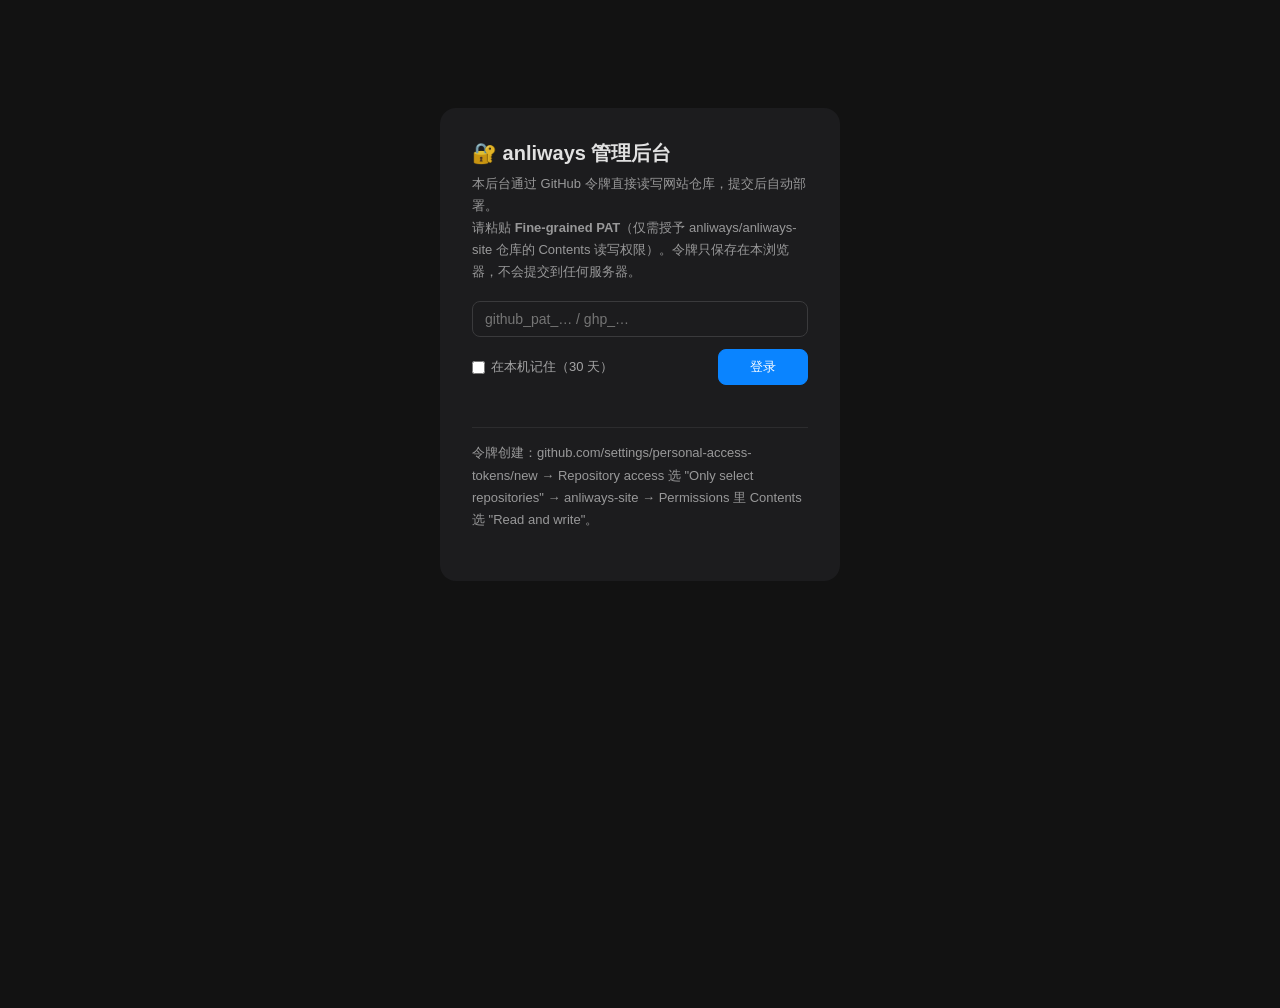
==== admin/index.html @ 15dd38e9 "feat(admin): add GitHub-backed admin console at /admin/ (projects & blog management, PAT auth, noind" ====
<!DOCTYPE html>
<html lang="zh-CN">
<head>
<meta charset="UTF-8">
<meta name="viewport" content="width=device-width, initial-scale=1.0">
<meta name="robots" content="noindex, nofollow">
<title>管理后台 · anliways</title>
<style>
* { margin:0; padding:0; box-sizing:border-box; }
body { background:#121212; color:rgba(255,255,255,.87); font-family:-apple-system,BlinkMacSystemFont,"Segoe UI",Roboto,"PingFang SC","Microsoft YaHei",sans-serif; min-height:100vh; }
a { color:#7ab8ff; }
button { font-family:inherit; cursor:pointer; }
.btn { background:#2c2c2e; color:#fff; border:1px solid #3a3a3c; border-radius:8px; padding:8px 16px; font-size:13px; }
.btn:hover { background:#3a3a3c; }
.btn-primary { background:#0a84ff; border-color:#0a84ff; }
.btn-primary:hover { background:#2f95ff; }
.btn-danger { background:transparent; border-color:#ff453a; color:#ff453a; }
.btn-danger:hover { background:rgba(255,69,58,.12); }
.btn-sm { padding:4px 10px; font-size:12px; }
input, textarea, select { background:#1c1c1e; border:1px solid #3a3a3c; color:#fff; border-radius:8px; padding:9px 12px; font-size:14px; width:100%; font-family:inherit; }
textarea.code { font-family:ui-monospace,SFMono-Regular,Menlo,monospace; font-size:13px; line-height:1.6; min-height:320px; resize:vertical; white-space:pre; }
input:focus, textarea:focus { outline:none; border-color:#0a84ff; }
label { display:block; font-size:12px; color:rgba(255,255,255,.5); margin:12px 0 5px; }

/* 登录 */
#login-view { max-width:400px; margin:12vh auto; padding:32px; background:#1c1c1e; border-radius:16px; }
#login-view h1 { font-size:20px; margin-bottom:6px; }
#login-view p.hint { font-size:13px; color:rgba(255,255,255,.55); line-height:1.7; margin-bottom:18px; }
.login-error { color:#ff453a; font-size:13px; margin-top:10px; min-height:18px; }

/* 主界面 */
#app-view { max-width:1080px; margin:0 auto; padding:24px 20px 60px; }
.topbar { display:flex; justify-content:space-between; align-items:center; margin-bottom:20px; }
.topbar h1 { font-size:18px; }
.topbar .who { font-size:12px; color:rgba(255,255,255,.45); margin-left:10px; }
.tabs { display:flex; gap:8px; margin-bottom:20px; border-bottom:1px solid #2c2c2e; padding-bottom:12px; }
.tab { background:none; border:none; color:rgba(255,255,255,.5); font-size:14px; padding:6px 14px; border-radius:8px; }
.tab.active { background:#2c2c2e; color:#fff; }
.list-item { display:flex; justify-content:space-between; align-items:center; background:#1c1c1e; border:1px solid #2c2c2e; border-radius:12px; padding:14px 16px; margin-bottom:10px; }
.list-item .t { font-size:14px; font-weight:600; }
.list-item .s { font-size:12px; color:rgba(255,255,255,.45); margin-top:3px; }
.list-item .ops { display:flex; gap:6px; flex-shrink:0; margin-left:12px; }
.panel { background:#1c1c1e; border:1px solid #2c2c2e; border-radius:16px; padding:22px; margin-bottom:16px; }
.panel h2 { font-size:16px; margin-bottom:4px; }
.panel .sub { font-size:12px; color:rgba(255,255,255,.45); margin-bottom:8px; }
.row2 { display:grid; grid-template-columns:1fr 1fr; gap:0 14px; }
.subitem-card { background:#121212; border:1px solid #2c2c2e; border-radius:10px; padding:14px; margin-top:10px; position:relative; }
.subitem-card .del { position:absolute; top:10px; right:10px; }
.form-ops { display:flex; gap:10px; margin-top:18px; }
.hidden { display:none !important; }
#toast { position:fixed; bottom:24px; left:50%; transform:translateX(-50%); background:#2c2c2e; border:1px solid #3a3a3c; padding:10px 20px; border-radius:10px; font-size:13px; display:none; max-width:80vw; }
#toast.err { border-color:#ff453a; color:#ff453a; }
.status-line { font-size:12px; color:rgba(255,255,255,.45); margin:8px 0; min-height:16px; }
@media (max-width:640px){ .row2 { grid-template-columns:1fr; } }
</style>
</head>
<body>

<!-- 登录视图 -->
<div id="login-view">
  <h1>🔐 anliways 管理后台</h1>
  <p class="hint">本后台通过 GitHub 令牌直接读写网站仓库，提交后自动部署。<br>
  请粘贴 <b>Fine-grained PAT</b>（仅需授予 anliways/anliways-site 仓库的 Contents 读写权限）。令牌只保存在本浏览器，不会提交到任何服务器。</p>
  <input type="password" id="token-input" placeholder="github_pat_… / ghp_…" autocomplete="off">
  <div style="display:flex;justify-content:space-between;align-items:center;margin-top:12px;">
    <label style="margin:0;display:flex;align-items:center;gap:6px;font-size:13px;color:rgba(255,255,255,.6);">
      <input type="checkbox" id="remember-cb" style="width:auto;"> 在本机记住（30 天）
    </label>
    <button class="btn btn-primary" id="login-btn" style="min-width:90px;">登录</button>
  </div>
  <div class="login-error" id="login-error"></div>
  <p class="hint" style="margin-top:14px;border-top:1px solid #2c2c2e;padding-top:14px;">
    令牌创建：github.com/settings/personal-access-tokens/new → Repository access 选 "Only select repositories" → anliways-site → Permissions 里 Contents 选 "Read and write"。
  </p>
</div>

<!-- 主视图 -->
<div id="app-view" class="hidden">
  <div class="topbar">
    <h1>管理后台<span class="who" id="whoami"></span></h1>
    <div>
      <a href="/" target="_blank" style="font-size:13px;margin-right:10px;">查看网站 ↗</a>
      <button class="btn btn-sm" id="logout-btn">退出</button>
    </div>
  </div>
  <div class="tabs">
    <button class="tab active" data-tab="projects">项目管理</button>
    <button class="tab" data-tab="blog">博客管理</button>
  </div>

  <!-- 项目模块 -->
  <div id="tab-projects">
    <div id="projects-list"></div>
    <button class="btn btn-primary" id="add-project-btn">＋ 新增项目</button>

    <div id="project-form" class="panel hidden" style="margin-top:16px;">
      <h2 id="pf-title">编辑项目</h2><div class="sub">必填：ID（小写英文/数字/连字符）、中文标题、图标类名</div>
      <div class="row2">
        <div><label>项目 ID（英文，唯一）</label><input id="pf-id"></div>
        <div><label>图标类名（remixicon，如 ri-article-line）</label><input id="pf-icon"></div>
        <div><label>标题（中文）</label><input id="pf-title-zh"></div>
        <div><label>标题（英文）</label><input id="pf-title-en"></div>
      </div>
      <label>描述（中文）</label><textarea id="pf-desc-zh" rows="2"></textarea>
      <label>描述（英文）</label><textarea id="pf-desc-en" rows="2"></textarea>
      <div class="status-line" id="pf-status"></div>
      <h2 style="font-size:14px;margin-top:14px;">子项 / 直达入口</h2>
      <div id="pf-subitems"></div>
      <button class="btn btn-sm" id="pf-add-sub">＋ 添加子项</button>
      <div class="form-ops">
        <button class="btn btn-primary" id="pf-save">保存并发布</button>
        <button class="btn" id="pf-cancel">取消</button>
      </div>
    </div>
  </div>

  <!-- 博客模块 -->
  <div id="tab-blog" class="hidden">
    <div id="posts-list"></div>
    <button class="btn btn-primary" id="add-post-btn">＋ 写新文章</button>

    <div id="post-form" class="panel hidden" style="margin-top:16px;">
      <h2 id="ptf-title">新文章</h2>
      <div class="sub">发布时将同步写入 posts.json 与 posts/&lt;id&gt;.md，通过 CI 校验后自动更新 RSS</div>
      <div class="row2">
        <div><label>文章 ID（英文，唯一，决定链接）</label><input id="ptf-id" placeholder="my-new-post"></div>
        <div><label>作者</label><input id="ptf-author" value="anliways"></div>
        <div><label>标题</label><input id="ptf-title-input"></div>
        <div><label>日期</label><input id="ptf-date"></div>
      </div>
      <label>摘要（可选，显示在列表中）</label><textarea id="ptf-summary" rows="2"></textarea>
      <label>正文 Markdown</label><textarea id="ptf-body" class="code" placeholder="### 标题&#10;&#10;正文支持 **Markdown** 语法…"></textarea>
      <div class="status-line" id="ptf-status"></div>
      <div class="form-ops">
        <button class="btn btn-primary" id="ptf-save">保存并发布</button>
        <button class="btn" id="ptf-cancel">取消</button>
      </div>
    </div>
  </div>
</div>

<div id="toast"></div>

<script>
'use strict';
const REPO = 'Anliways/anliways-site';
const BRANCH = 'main';
const TOKEN_KEY = 'anliways_admin_token';
let token = sessionStorage.getItem(TOKEN_KEY) || '';
let projects = [], posts = [];

/* ---------- 基础设施 ---------- */
const $ = id => document.getElementById(id);
function toast(msg, isErr) {
  const t = $('toast');
  t.textContent = msg; t.className = isErr ? 'err' : ''; t.style.display = 'block';
  clearTimeout(t._tm); t._tm = setTimeout(() => t.style.display = 'none', 3500);
}
async function gh(path, opts = {}) {
  const res = await fetch('https://api.github.com' + path, {
    ...opts,
    headers: {
      'Authorization': 'Bearer ' + token,
      'Accept': 'application/vnd.github+json',
      'Content-Type': 'application/json',
      ...(opts.headers || {})
    }
  });
  if (res.status === 401) throw new Error('令牌无效或已过期（401）');
  if (res.status === 403) throw new Error('权限不足或触发 GitHub 限流（403），请检查令牌的 Contents 读写权限');
  if (!res.ok) throw new Error('GitHub API 错误 ' + res.status + '：' + path);
  return res.json();
}
const b64decode = s => decodeURIComponent(escape(atob(s.replace(/\n/g, ''))));
const b64encode = s => btoa(unescape(encodeURIComponent(s)));

/* 原子化多文件提交：blob → tree → commit → 更新分支引用 */
async function commitFiles(files, message) {
  const ref = await gh(`/repos/${REPO}/git/ref/heads/${BRANCH}`);
  const baseSha = ref.object.sha;
  const baseCommit = await gh(`/repos/${REPO}/git/commits/${baseSha}`);
  const tree = [];
  for (const f of files) {
    if (f.content === null) { tree.push({ path: f.path, mode: '100644', type: 'blob', sha: null }); continue; }
    const blob = await gh(`/repos/${REPO}/git/blobs`, { method: 'POST', body: JSON.stringify({ content: f.content, encoding: 'utf-8' }) });
    tree.push({ path: f.path, mode: '100644', type: 'blob', sha: blob.sha });
  }
  const newTree = await gh(`/repos/${REPO}/git/trees`, { method: 'POST', body: JSON.stringify({ base_tree: baseCommit.tree.sha, tree }) });
  const commit = await gh(`/repos/${REPO}/git/commits`, { method: 'POST', body: JSON.stringify({ message, tree: newTree.sha, parents: [baseSha] }) });
  await gh(`/repos/${REPO}/git/refs/heads/${BRANCH}`, { method: 'PATCH', body: JSON.stringify({ sha: commit.sha, force: false }) });
  return commit.sha;
}

/* ---------- 登录 ---------- */
async function tryLogin(tk, silent) {
  token = tk.trim();
  if (!token) { if (!silent) $('login-error').textContent = '请输入令牌'; return false; }
  try {
    const me = await gh('/user');
    await gh('/repos/' + REPO); // 校验仓库访问权限
    sessionStorage.setItem(TOKEN_KEY, token);
    if ($('remember-cb').checked) localStorage.setItem(TOKEN_KEY, token);
    enterApp(me.login || 'github-user');
    return true;
  } catch (e) {
    if (silent) { localStorage.removeItem(TOKEN_KEY); sessionStorage.removeItem(TOKEN_KEY); }
    if (!silent) $('login-error').textContent = e.message;
    else $('login-error').textContent = '记住的令牌已失效，请重新输入';
    return false;
  }
}
function enterApp(login) {
  $('login-view').classList.add('hidden');
  $('app-view').classList.remove('hidden');
  $('whoami').textContent = '· ' + login;
  loadAll();
}
async function loadAll() {
  try {
    const [pj, ps] = await Promise.all([
      gh(`/repos/${REPO}/contents/projects.json?ref=${BRANCH}`),
      gh(`/repos/${REPO}/contents/posts.json?ref=${BRANCH}`)
    ]);
    projects = JSON.parse(b64decode(pj.content));
    posts = JSON.parse(b64decode(ps.content));
    renderProjects(); renderPosts();
  } catch (e) { toast('加载数据失败：' + e.message, true); }
}

/* ---------- 标签页 ---------- */
document.querySelectorAll('.tab').forEach(t => t.onclick = () => {
  document.querySelectorAll('.tab').forEach(x => x.classList.remove('active'));
  t.classList.add('active');
  $('tab-projects').classList.toggle('hidden', t.dataset.tab !== 'projects');
  $('tab-blog').classList.toggle('hidden', t.dataset.tab !== 'blog');
});

/* ---------- 项目管理 ---------- */
function renderProjects() {
  const box = $('projects-list');
  box.innerHTML = projects.map((p, i) => `
    <div class="list-item">
      <div><div class="t">${esc(p.title_zh)} <span style="color:rgba(255,255,255,.35);font-weight:400;">${esc(p.title_en || '')}</span></div>
      <div class="s">${esc(p.id)} · ${(p.subItems || []).length} 个子项</div></div>
      <div class="ops">
        <button class="btn btn-sm" data-edit="${i}">编辑</button>
        <button class="btn btn-sm btn-danger" data-del="${i}">删除</button>
      </div>
    </div>`).join('') || '<p style="color:rgba(255,255,255,.4);font-size:13px;">暂无项目</p>';
  box.querySelectorAll('[data-edit]').forEach(b => b.onclick = () => openProjectForm(+b.dataset.edit));
  box.querySelectorAll('[data-del]').forEach(b => b.onclick = () => deleteProject(+b.dataset.del));
}
let pfEditIdx = -1;
function subItemCard(s = {}) {
  const div = document.createElement('div');
  div.className = 'subitem-card';
  div.innerHTML = `
    <button class="btn btn-sm btn-danger del">删除</button>
    <div class="row2">
      <div><label>子项标题（中文）</label><input class="si-tz" value="${esc(s.title_zh || '')}"></div>
      <div><label>子项标题（英文）</label><input class="si-te" value="${esc(s.title_en || '')}"></div>
      <div><label>子项描述（中文）</label><input class="si-dz" value="${esc(s.desc_zh || '')}"></div>
      <div><label>子项描述（英文）</label><input class="si-de" value="${esc(s.desc_en || '')}"></div>
      <div><label>图标类名</label><input class="si-icon" value="${esc(s.icon || '')}"></div>
      <div><label>链接</label><input class="si-link" value="${esc(s.link || '')}"></div>
    </div>`;
  div.querySelector('.del').onclick = () => div.remove();
  return div;
}
function openProjectForm(idx) {
  pfEditIdx = idx;
  const p = idx >= 0 ? projects[idx] : { id: '', title_zh: '', title_en: '', icon: '', desc_zh: '', desc_en: '', subItems: [] };
  $('pf-title').textContent = idx >= 0 ? '编辑项目：' + p.title_zh : '新增项目';
  $('pf-id').value = p.id; $('pf-id').readOnly = idx >= 0;
  $('pf-icon').value = p.icon || '';
  $('pf-title-zh').value = p.title_zh || ''; $('pf-title-en').value = p.title_en || '';
  $('pf-desc-zh').value = p.desc_zh || ''; $('pf-desc-en').value = p.desc_en || '';
  const sub = $('pf-subitems'); sub.innerHTML = '';
  (p.subItems || []).forEach(s => sub.appendChild(subItemCard(s)));
  $('pf-status').textContent = '';
  $('project-form').classList.remove('hidden');
  $('project-form').scrollIntoView({ behavior: 'smooth' });
}
$('pf-add-sub').onclick = () => $('pf-subitems').appendChild(subItemCard());
$('add-project-btn').onclick = () => openProjectForm(-1);
$('pf-cancel').onclick = () => $('project-form').classList.add('hidden');
$('pf-save').onclick = async () => {
  const id = $('pf-id').value.trim();
  if (!/^[a-z0-9][a-z0-9-]*$/.test(id)) return $('pf-status').textContent = 'ID 仅限小写英文、数字、连字符';
  if (!$('pf-title-zh').value.trim()) return $('pf-status').textContent = '中文标题必填';
  if (!$('pf-icon').value.trim()) return $('pf-status').textContent = '图标类名必填（如 ri-article-line）';
  if (pfEditIdx < 0 && projects.some(p => p.id === id)) return $('pf-status').textContent = 'ID 已存在';
  const subItems = [...$('pf-subitems').children].map(c => {
    const g = k => c.querySelector('.' + k).value.trim();
    const s = { title_zh: g('si-tz'), title_en: g('si-te'), desc_zh: g('si-dz'), desc_en: g('si-de'), icon: g('si-icon'), link: g('si-link') };
    return Object.fromEntries(Object.entries(s).filter(([, v]) => v));
  });
  const item = { id, title_zh: $('pf-title-zh').value.trim(), title_en: $('pf-title-en').value.trim(), icon: $('pf-icon').value.trim(), desc_zh: $('pf-desc-zh').value.trim(), desc_en: $('pf-desc-en').value.trim(), subItems };
  if (pfEditIdx >= 0) projects[pfEditIdx] = item; else projects.push(item);
  $('pf-status').textContent = '正在提交…';
  try {
    await commitFiles(
      [{ path: 'projects.json', content: JSON.stringify(projects, null, 2) + '\n' }],
      (pfEditIdx >= 0 ? 'chore(admin): 更新项目 ' : 'feat(admin): 新增项目 ') + id);
    toast('✅ 已提交，Vercel 部署约 1 分钟后生效');
    $('project-form').classList.add('hidden');
    renderProjects();
  } catch (e) {
    loadAll().then(() => $('project-form').classList.add('hidden')); // 以仓库数据为准回滚本地状态
    $('pf-status').textContent = '提交失败：' + e.message;
  }
};
async function deleteProject(idx) {
  const p = projects[idx];
  if (!confirm('确定删除项目「' + p.title_zh + '」？将直接发布到线上。')) return;
  projects.splice(idx, 1);
  try {
    await commitFiles([{ path: 'projects.json', content: JSON.stringify(projects, null, 2) + '\n' }], 'chore(admin): 删除项目 ' + p.id);
    toast('✅ 已删除并提交'); renderProjects();
  } catch (e) { projects.splice(idx, 0, p); toast('删除失败：' + e.message, true); }
}

/* ---------- 博客管理 ---------- */
const ID_RE = /^[a-z0-9][a-z0-9-]*$/;
const esc = s => String(s || '').replace(/[&<>"']/g, c => ({ '&': '&amp;', '<': '&lt;', '>': '&gt;', '"': '&quot;', "'": '&#39;' }[c]));
function zhDate() { const d = new Date(); return d.getFullYear() + '年' + (d.getMonth() + 1) + '月' + d.getDate() + '日'; }
function renderPosts() {
  const box = $('posts-list');
  box.innerHTML = posts.map((p, i) => `
    <div class="list-item">
      <div><div class="t">${esc(p.title)}</div>
      <div class="s">${esc(p.id)} · ${esc(p.date || '')}${p.summary ? ' · ' + esc(p.summary) : ''}</div></div>
      <div class="ops">
        <button class="btn btn-sm" data-editp="${i}">编辑</button>
        <button class="btn btn-sm btn-danger" data-delp="${i}">删除</button>
      </div>
    </div>`).join('') || '<p style="color:rgba(255,255,255,.4);font-size:13px;">暂无文章</p>';
  box.querySelectorAll('[data-editp]').forEach(b => b.onclick = () => openPostForm(+b.dataset.editp));
  box.querySelectorAll('[data-delp]').forEach(b => b.onclick = () => deletePost(+b.dataset.delp));
}
let pfEditPost = null;
async function openPostForm(idx) {
  pfEditPost = idx >= 0 ? posts[idx].id : null;
  $('ptf-title').textContent = idx >= 0 ? '编辑文章：' + posts[idx].title : '新文章';
  if (idx >= 0) {
    const p = posts[idx];
    $('ptf-id').value = p.id; $('ptf-id').readOnly = true;
    $('ptf-title-input').value = p.title || ''; $('ptf-author').value = p.author || 'anliways';
    $('ptf-date').value = p.date || ''; $('ptf-summary').value = p.summary || '';
    $('ptf-status').textContent = '正在加载正文…';
    try {
      const md = await gh(`/repos/${REPO}/contents/posts/${p.id}.md?ref=${BRANCH}`);
      $('ptf-body').value = b64decode(md.content);
      $('ptf-status').textContent = '';
    } catch (e) { $('ptf-status').textContent = '正文加载失败：' + e.message; }
  } else {
    $('ptf-id').value = ''; $('ptf-id').readOnly = false;
    $('ptf-title-input').value = ''; $('ptf-author').value = 'anliways';
    $('ptf-date').value = zhDate(); $('ptf-summary').value = ''; $('ptf-body').value = '';
    $('ptf-status').textContent = '';
  }
  $('post-form').classList.remove('hidden');
  $('post-form').scrollIntoView({ behavior: 'smooth' });
}
$('add-post-btn').onclick = () => openPostForm(-1);
$('ptf-cancel').onclick = () => $('post-form').classList.add('hidden');
$('ptf-save').onclick = async () => {
  const id = $('ptf-id').value.trim();
  const title = $('ptf-title-input').value.trim();
  if (!ID_RE.test(id)) return $('ptf-status').textContent = 'ID 仅限小写英文、数字、连字符';
  if (!title) return $('ptf-status').textContent = '标题必填';
  if (!$('ptf-body').value.trim()) return $('ptf-status').textContent = '正文不能为空';
  const isNew = !pfEditPost;
  if (isNew && posts.some(p => p.id === id)) return $('ptf-status').textContent = 'ID 已存在';
  const entry = { id, title, date: $('ptf-date').value.trim() || zhDate(), author: $('ptf-author').value.trim() || 'anliways' };
  const summary = $('ptf-summary').value.trim();
  if (summary) entry.summary = summary;
  const nextPosts = posts.filter(p => p.id !== id).concat([entry]);
  // CI 校验规则：posts.json 与 posts/ 目录必须一一对应
  const files = [{ path: 'posts.json', content: JSON.stringify(nextPosts, null, 2) + '\n' }, { path: `posts/${id}.md`, content: $('ptf-body').value }];
  $('ptf-status').textContent = '正在提交…';
  try {
    await commitFiles(files, (isNew ? 'post(admin): 发布文章 ' : 'post(admin): 更新文章 ') + id);
    posts = nextPosts;
    toast('✅ 已提交，部署与 RSS 更新约 1-2 分钟');
    $('post-form').classList.add('hidden');
    renderPosts();
  } catch (e) { $('ptf-status').textContent = '提交失败：' + e.message; }
};
async function deletePost(idx) {
  const p = posts[idx];
  if (!confirm('确定删除文章「' + p.title + '」？将同时删除 Markdown 文件并发布。')) return;
  const nextPosts = posts.filter((_, i) => i !== idx);
  try {
    await commitFiles([
      { path: 'posts.json', content: JSON.stringify(nextPosts, null, 2) + '\n' },
      { path: `posts/${p.id}.md`, content: null }
    ], 'post(admin): 删除文章 ' + p.id);
    posts = nextPosts;
    toast('✅ 已删除并提交'); renderPosts();
  } catch (e) { toast('删除失败：' + e.message, true); }
}

/* ---------- 事件绑定 ---------- */
$('login-btn').onclick = () => tryLogin($('token-input').value, false);
$('token-input').addEventListener('keydown', e => { if (e.key === 'Enter') tryLogin($('token-input').value, false); });
$('logout-btn').onclick = () => { sessionStorage.removeItem(TOKEN_KEY); localStorage.removeItem(TOKEN_KEY); location.reload(); };

/* 启动：优先使用已记住的令牌静默登录 */
(function () {
  const saved = localStorage.getItem(TOKEN_KEY);
  if (saved) { $('token-input').value = saved; $('remember-cb').checked = true; tryLogin(saved, true); }
})();
</script>
</body>
</html>
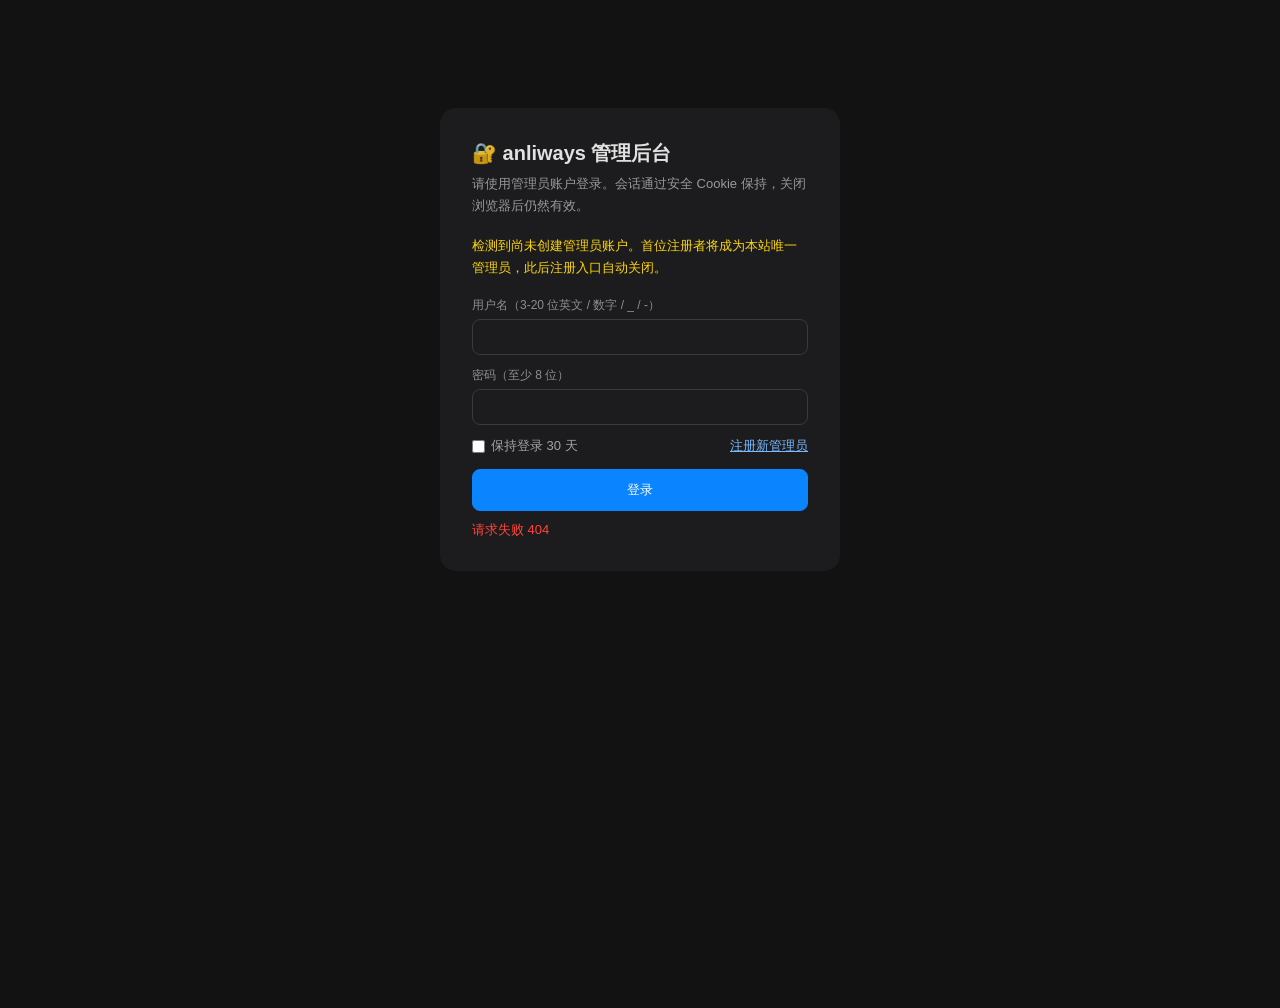
==== commit b9c7d976: "feat(admin): replace GitHub PAT login with username/password auth via serverless API (/api/auth, /ap" ====
--- a/admin/index.html
+++ b/admin/index.html
@@ -27,6 +27,10 @@
 #login-view h1 { font-size:20px; margin-bottom:6px; }
 #login-view p.hint { font-size:13px; color:rgba(255,255,255,.55); line-height:1.7; margin-bottom:18px; }
 .login-error { color:#ff453a; font-size:13px; margin-top:10px; min-height:18px; }
+.mode-switch { font-size:13px; color:#7ab8ff; background:none; border:none; padding:0; text-decoration:underline; }
+.check-row { display:flex; justify-content:space-between; align-items:center; margin-top:12px; }
+.check-row label { margin:0; display:flex; align-items:center; gap:6px; font-size:13px; color:rgba(255,255,255,.6); }
+.check-row input { width:auto; }
 
 /* 主界面 */
 #app-view { max-width:1080px; margin:0 auto; padding:24px 20px 60px; }
@@ -56,22 +60,28 @@
 </head>
 <body>
 
-<!-- 登录视图 -->
+<!-- 登录 / 注册视图 -->
 <div id="login-view">
-  <h1>🔐 anliways 管理后台</h1>
-  <p class="hint">本后台通过 GitHub 令牌直接读写网站仓库，提交后自动部署。<br>
-  请粘贴 <b>Fine-grained PAT</b>（仅需授予 anliways/anliways-site 仓库的 Contents 读写权限）。令牌只保存在本浏览器，不会提交到任何服务器。</p>
-  <input type="password" id="token-input" placeholder="github_pat_… / ghp_…" autocomplete="off">
-  <div style="display:flex;justify-content:space-between;align-items:center;margin-top:12px;">
-    <label style="margin:0;display:flex;align-items:center;gap:6px;font-size:13px;color:rgba(255,255,255,.6);">
-      <input type="checkbox" id="remember-cb" style="width:auto;"> 在本机记住（30 天）
-    </label>
-    <button class="btn btn-primary" id="login-btn" style="min-width:90px;">登录</button>
+  <h1 id="lv-title">🔐 anliways 管理后台</h1>
+  <p class="hint" id="lv-hint">请使用管理员账户登录。会话通过安全 Cookie 保持，关闭浏览器后仍然有效。</p>
+
+  <div id="register-only" class="hidden">
+    <p class="hint" style="color:#ffd60a;">检测到尚未创建管理员账户。首位注册者将成为本站唯一管理员，此后注册入口自动关闭。</p>
+  </div>
+
+  <label>用户名（3-20 位英文 / 数字 / _ / -）</label>
+  <input id="username-input" autocomplete="username">
+  <label>密码（至少 8 位）</label>
+  <input type="password" id="password-input" autocomplete="current-password">
+
+  <div class="check-row" id="remember-row">
+    <label><input type="checkbox" id="remember-cb"> 保持登录 30 天</label>
+    <button class="mode-switch" id="mode-switch-btn"></button>
+  </div>
+  <div style="margin-top:14px;">
+    <button class="btn btn-primary" id="submit-btn" style="width:100%;padding:11px;">登录</button>
   </div>
   <div class="login-error" id="login-error"></div>
-  <p class="hint" style="margin-top:14px;border-top:1px solid #2c2c2e;padding-top:14px;">
-    令牌创建：github.com/settings/personal-access-tokens/new → Repository access 选 "Only select repositories" → anliways-site → Permissions 里 Contents 选 "Read and write"。
-  </p>
 </div>
 
 <!-- 主视图 -->
@@ -143,86 +153,108 @@
 
 <script>
 'use strict';
-const REPO = 'Anliways/anliways-site';
-const BRANCH = 'main';
-const TOKEN_KEY = 'anliways_admin_token';
-let token = sessionStorage.getItem(TOKEN_KEY) || '';
+const $ = id => document.getElementById(id);
 let projects = [], posts = [];
+let loginMode = 'login'; // 'login' | 'register'
 
 /* ---------- 基础设施 ---------- */
-const $ = id => document.getElementById(id);
 function toast(msg, isErr) {
   const t = $('toast');
   t.textContent = msg; t.className = isErr ? 'err' : ''; t.style.display = 'block';
   clearTimeout(t._tm); t._tm = setTimeout(() => t.style.display = 'none', 3500);
 }
-async function gh(path, opts = {}) {
-  const res = await fetch('https://api.github.com' + path, {
-    ...opts,
-    headers: {
-      'Authorization': 'Bearer ' + token,
-      'Accept': 'application/vnd.github+json',
-      'Content-Type': 'application/json',
-      ...(opts.headers || {})
-    }
+const esc = s => String(s || '').replace(/[&<>"']/g, c => ({ '&': '&amp;', '<': '&lt;', '>': '&gt;', '"': '&quot;', "'": '&#39;' }[c]));
+
+async function api(action, payload, method) {
+  const url = '/api/auth?action=' + encodeURIComponent(action);
+  const res = await fetch(url, {
+    method: method || (payload !== undefined ? 'POST' : 'GET'),
+    headers: payload !== undefined ? { 'Content-Type': 'application/json' } : {},
+    body: payload !== undefined ? JSON.stringify(payload) : undefined,
+    credentials: 'same-origin'
   });
-  if (res.status === 401) throw new Error('令牌无效或已过期（401）');
-  if (res.status === 403) throw new Error('权限不足或触发 GitHub 限流（403），请检查令牌的 Contents 读写权限');
-  if (!res.ok) throw new Error('GitHub API 错误 ' + res.status + '：' + path);
-  return res.json();
-}
-const b64decode = s => decodeURIComponent(escape(atob(s.replace(/\n/g, ''))));
-const b64encode = s => btoa(unescape(encodeURIComponent(s)));
-
-/* 原子化多文件提交：blob → tree → commit → 更新分支引用 */
-async function commitFiles(files, message) {
-  const ref = await gh(`/repos/${REPO}/git/ref/heads/${BRANCH}`);
-  const baseSha = ref.object.sha;
-  const baseCommit = await gh(`/repos/${REPO}/git/commits/${baseSha}`);
-  const tree = [];
-  for (const f of files) {
-    if (f.content === null) { tree.push({ path: f.path, mode: '100644', type: 'blob', sha: null }); continue; }
-    const blob = await gh(`/repos/${REPO}/git/blobs`, { method: 'POST', body: JSON.stringify({ content: f.content, encoding: 'utf-8' }) });
-    tree.push({ path: f.path, mode: '100644', type: 'blob', sha: blob.sha });
+  const data = await res.json().catch(() => ({}));
+  if (!res.ok) throw new Error(data.error || ('请求失败 ' + res.status));
+  return data;
+}
+async function apiRead(path) {
+  const res = await fetch('/api/content?path=' + encodeURIComponent(path), { credentials: 'same-origin' });
+  const data = await res.json().catch(() => ({}));
+  if (!res.ok) throw new Error(data.error || ('读取失败 ' + res.status));
+  return data.content;
+}
+async function apiCommit(files, message) {
+  const res = await fetch('/api/content', {
+    method: 'POST',
+    headers: { 'Content-Type': 'application/json' },
+    credentials: 'same-origin',
+    body: JSON.stringify({ files, message })
+  });
+  const data = await res.json().catch(() => ({}));
+  if (!res.ok) throw new Error(data.error || ('提交失败 ' + res.status));
+  return data;
+}
+
+/* ---------- 登录 / 注册视图 ---------- */
+function setLoginMode(mode, registered) {
+  loginMode = mode;
+  const isReg = mode === 'register';
+  $('lv-title').textContent = isReg ? '🔧 创建管理员账户' : '🔐 anliways 管理后台';
+  $('lv-hint').textContent = isReg
+    ? '首位注册者将成为本站唯一管理员。密码经 scrypt 加盐哈希存储，请牢记。'
+    : '请使用管理员账户登录。会话通过安全 Cookie 保持，关闭浏览器后仍然有效。';
+  $('register-only').classList.toggle('hidden', !registered);
+  $('remember-row').classList.toggle('hidden', isReg);
+  $('submit-btn').textContent = isReg ? '创建账户并登录' : '登录';
+  $('mode-switch-btn').textContent = isReg ? '返回登录' : '注册新管理员';
+  $('login-error').textContent = '';
+}
+$('mode-switch-btn').onclick = () => setLoginMode(loginMode === 'login' ? 'register' : 'login', true);
+
+$('submit-btn').onclick = async () => {
+  const username = $('username-input').value.trim();
+  const password = $('password-input').value;
+  $('submit-btn').disabled = true;
+  $('login-error').textContent = '';
+  try {
+    const data = await api(loginMode, { username, password, remember: $('remember-cb').checked });
+    enterApp(data.username);
+  } catch (e) {
+    $('login-error').textContent = e.message;
+  } finally {
+    $('submit-btn').disabled = false;
   }
-  const newTree = await gh(`/repos/${REPO}/git/trees`, { method: 'POST', body: JSON.stringify({ base_tree: baseCommit.tree.sha, tree }) });
-  const commit = await gh(`/repos/${REPO}/git/commits`, { method: 'POST', body: JSON.stringify({ message, tree: newTree.sha, parents: [baseSha] }) });
-  await gh(`/repos/${REPO}/git/refs/heads/${BRANCH}`, { method: 'PATCH', body: JSON.stringify({ sha: commit.sha, force: false }) });
-  return commit.sha;
-}
-
-/* ---------- 登录 ---------- */
-async function tryLogin(tk, silent) {
-  token = tk.trim();
-  if (!token) { if (!silent) $('login-error').textContent = '请输入令牌'; return false; }
-  try {
-    const me = await gh('/user');
-    await gh('/repos/' + REPO); // 校验仓库访问权限
-    sessionStorage.setItem(TOKEN_KEY, token);
-    if ($('remember-cb').checked) localStorage.setItem(TOKEN_KEY, token);
-    enterApp(me.login || 'github-user');
-    return true;
-  } catch (e) {
-    if (silent) { localStorage.removeItem(TOKEN_KEY); sessionStorage.removeItem(TOKEN_KEY); }
-    if (!silent) $('login-error').textContent = e.message;
-    else $('login-error').textContent = '记住的令牌已失效，请重新输入';
-    return false;
-  }
-}
-function enterApp(login) {
+};
+$('password-input').addEventListener('keydown', e => { if (e.key === 'Enter') $('submit-btn').click(); });
+
+function enterApp(username) {
   $('login-view').classList.add('hidden');
   $('app-view').classList.remove('hidden');
-  $('whoami').textContent = '· ' + login;
+  $('whoami').textContent = '· ' + username;
   loadAll();
 }
+
+async function boot() {
+  // 先尝试恢复会话；未登录时探测是否已有管理员
+  try {
+    const me = await api('me');
+    enterApp(me.username);
+    return;
+  } catch (_) { /* 未登录，继续 */ }
+  try {
+    const init = await api('init');
+    setLoginMode(init.registered ? 'login' : 'register', init.registered);
+  } catch (e) {
+    setLoginMode('login', true);
+    $('login-error').textContent = e.message;
+  }
+}
+
 async function loadAll() {
   try {
-    const [pj, ps] = await Promise.all([
-      gh(`/repos/${REPO}/contents/projects.json?ref=${BRANCH}`),
-      gh(`/repos/${REPO}/contents/posts.json?ref=${BRANCH}`)
-    ]);
-    projects = JSON.parse(b64decode(pj.content));
-    posts = JSON.parse(b64decode(ps.content));
+    const [pj, ps] = await Promise.all([apiRead('projects.json'), apiRead('posts.json')]);
+    projects = JSON.parse(pj);
+    posts = JSON.parse(ps);
     renderProjects(); renderPosts();
   } catch (e) { toast('加载数据失败：' + e.message, true); }
 }
@@ -299,7 +331,7 @@
   if (pfEditIdx >= 0) projects[pfEditIdx] = item; else projects.push(item);
   $('pf-status').textContent = '正在提交…';
   try {
-    await commitFiles(
+    await apiCommit(
       [{ path: 'projects.json', content: JSON.stringify(projects, null, 2) + '\n' }],
       (pfEditIdx >= 0 ? 'chore(admin): 更新项目 ' : 'feat(admin): 新增项目 ') + id);
     toast('✅ 已提交，Vercel 部署约 1 分钟后生效');
@@ -315,14 +347,13 @@
   if (!confirm('确定删除项目「' + p.title_zh + '」？将直接发布到线上。')) return;
   projects.splice(idx, 1);
   try {
-    await commitFiles([{ path: 'projects.json', content: JSON.stringify(projects, null, 2) + '\n' }], 'chore(admin): 删除项目 ' + p.id);
+    await apiCommit([{ path: 'projects.json', content: JSON.stringify(projects, null, 2) + '\n' }], 'chore(admin): 删除项目 ' + p.id);
     toast('✅ 已删除并提交'); renderProjects();
   } catch (e) { projects.splice(idx, 0, p); toast('删除失败：' + e.message, true); }
 }
 
 /* ---------- 博客管理 ---------- */
 const ID_RE = /^[a-z0-9][a-z0-9-]*$/;
-const esc = s => String(s || '').replace(/[&<>"']/g, c => ({ '&': '&amp;', '<': '&lt;', '>': '&gt;', '"': '&quot;', "'": '&#39;' }[c]));
 function zhDate() { const d = new Date(); return d.getFullYear() + '年' + (d.getMonth() + 1) + '月' + d.getDate() + '日'; }
 function renderPosts() {
   const box = $('posts-list');
@@ -349,8 +380,7 @@
     $('ptf-date').value = p.date || ''; $('ptf-summary').value = p.summary || '';
     $('ptf-status').textContent = '正在加载正文…';
     try {
-      const md = await gh(`/repos/${REPO}/contents/posts/${p.id}.md?ref=${BRANCH}`);
-      $('ptf-body').value = b64decode(md.content);
+      $('ptf-body').value = await apiRead('posts/' + p.id + '.md');
       $('ptf-status').textContent = '';
     } catch (e) { $('ptf-status').textContent = '正文加载失败：' + e.message; }
   } else {
@@ -377,10 +407,10 @@
   if (summary) entry.summary = summary;
   const nextPosts = posts.filter(p => p.id !== id).concat([entry]);
   // CI 校验规则：posts.json 与 posts/ 目录必须一一对应
-  const files = [{ path: 'posts.json', content: JSON.stringify(nextPosts, null, 2) + '\n' }, { path: `posts/${id}.md`, content: $('ptf-body').value }];
+  const files = [{ path: 'posts.json', content: JSON.stringify(nextPosts, null, 2) + '\n' }, { path: 'posts/' + id + '.md', content: $('ptf-body').value }];
   $('ptf-status').textContent = '正在提交…';
   try {
-    await commitFiles(files, (isNew ? 'post(admin): 发布文章 ' : 'post(admin): 更新文章 ') + id);
+    await apiCommit(files, (isNew ? 'post(admin): 发布文章 ' : 'post(admin): 更新文章 ') + id);
     posts = nextPosts;
     toast('✅ 已提交，部署与 RSS 更新约 1-2 分钟');
     $('post-form').classList.add('hidden');
@@ -392,25 +422,22 @@
   if (!confirm('确定删除文章「' + p.title + '」？将同时删除 Markdown 文件并发布。')) return;
   const nextPosts = posts.filter((_, i) => i !== idx);
   try {
-    await commitFiles([
+    await apiCommit([
       { path: 'posts.json', content: JSON.stringify(nextPosts, null, 2) + '\n' },
-      { path: `posts/${p.id}.md`, content: null }
+      { path: 'posts/' + p.id + '.md', content: null }
     ], 'post(admin): 删除文章 ' + p.id);
     posts = nextPosts;
     toast('✅ 已删除并提交'); renderPosts();
   } catch (e) { toast('删除失败：' + e.message, true); }
 }
 
-/* ---------- 事件绑定 ---------- */
-$('login-btn').onclick = () => tryLogin($('token-input').value, false);
-$('token-input').addEventListener('keydown', e => { if (e.key === 'Enter') tryLogin($('token-input').value, false); });
-$('logout-btn').onclick = () => { sessionStorage.removeItem(TOKEN_KEY); localStorage.removeItem(TOKEN_KEY); location.reload(); };
-
-/* 启动：优先使用已记住的令牌静默登录 */
-(function () {
-  const saved = localStorage.getItem(TOKEN_KEY);
-  if (saved) { $('token-input').value = saved; $('remember-cb').checked = true; tryLogin(saved, true); }
-})();
+/* ---------- 退出 ---------- */
+$('logout-btn').onclick = async () => {
+  try { await api('logout'); } catch (_) {}
+  location.reload();
+};
+
+boot();
 </script>
 </body>
 </html>
